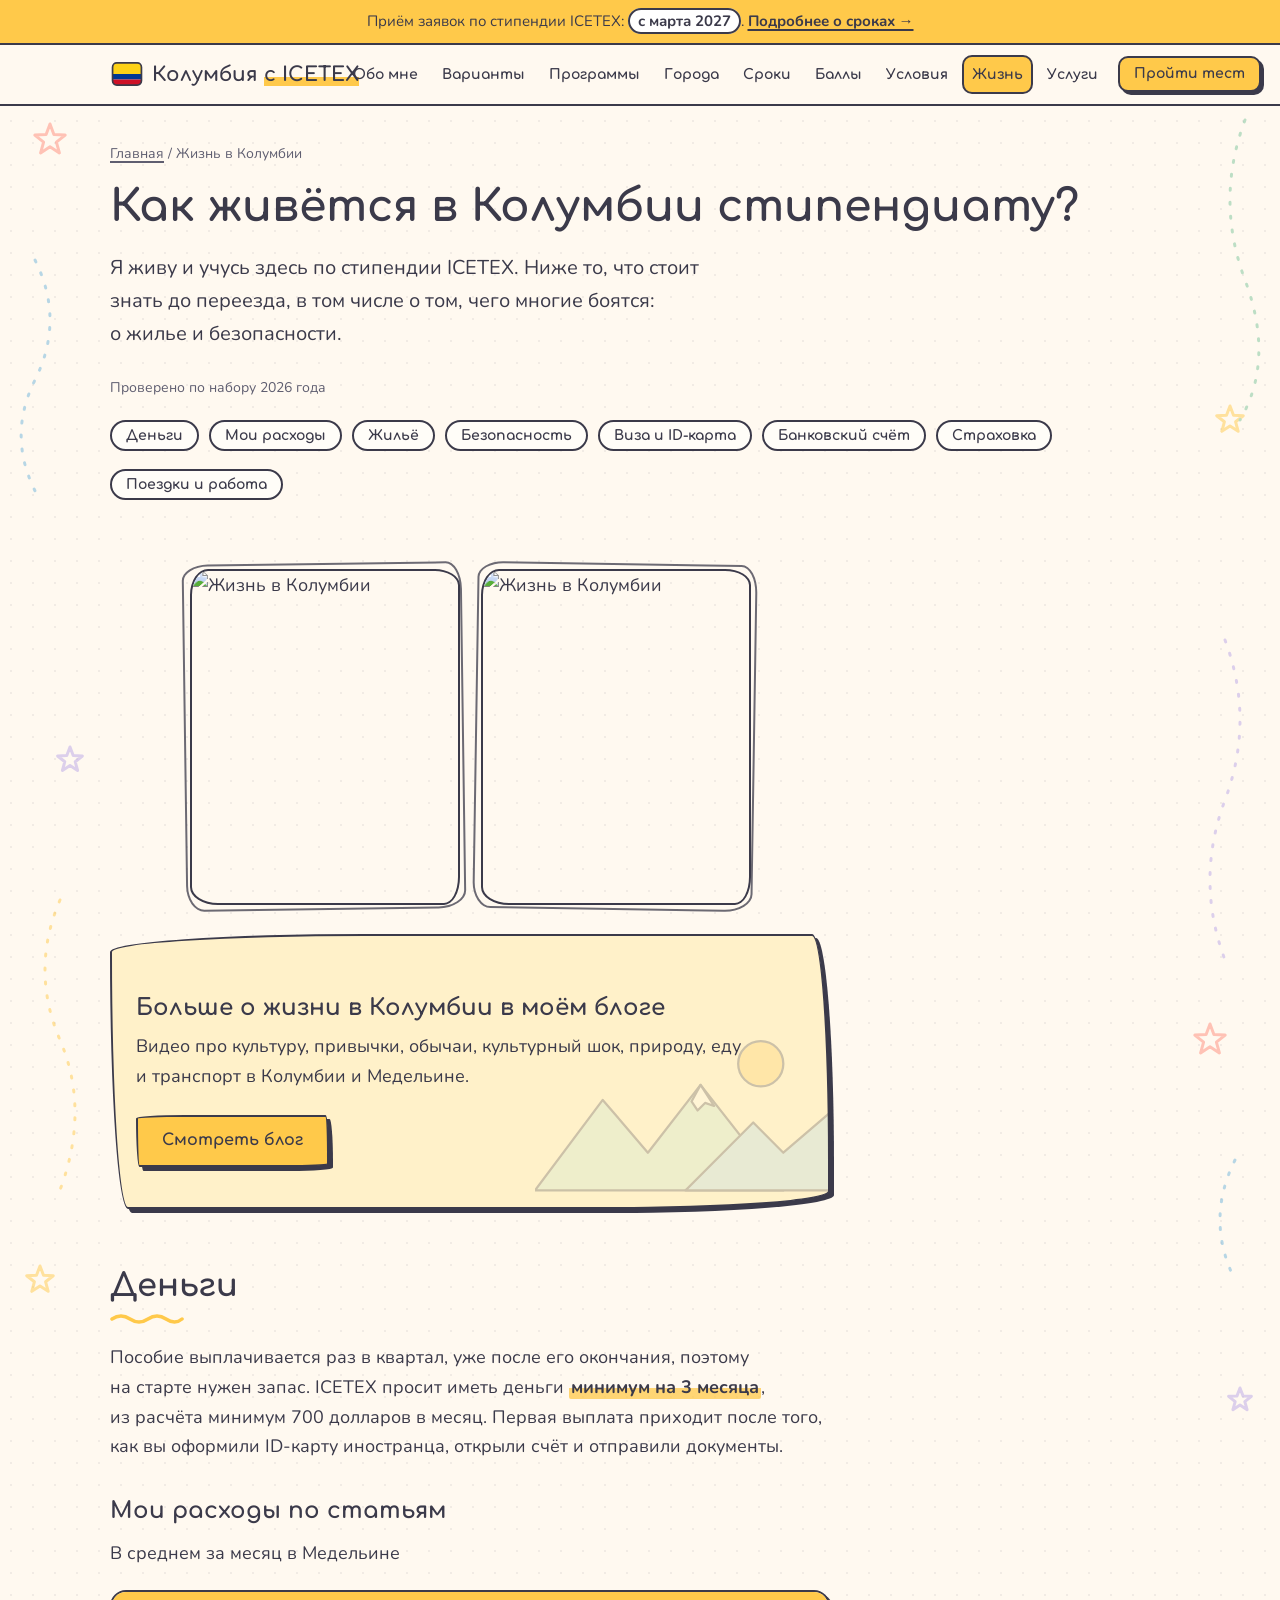
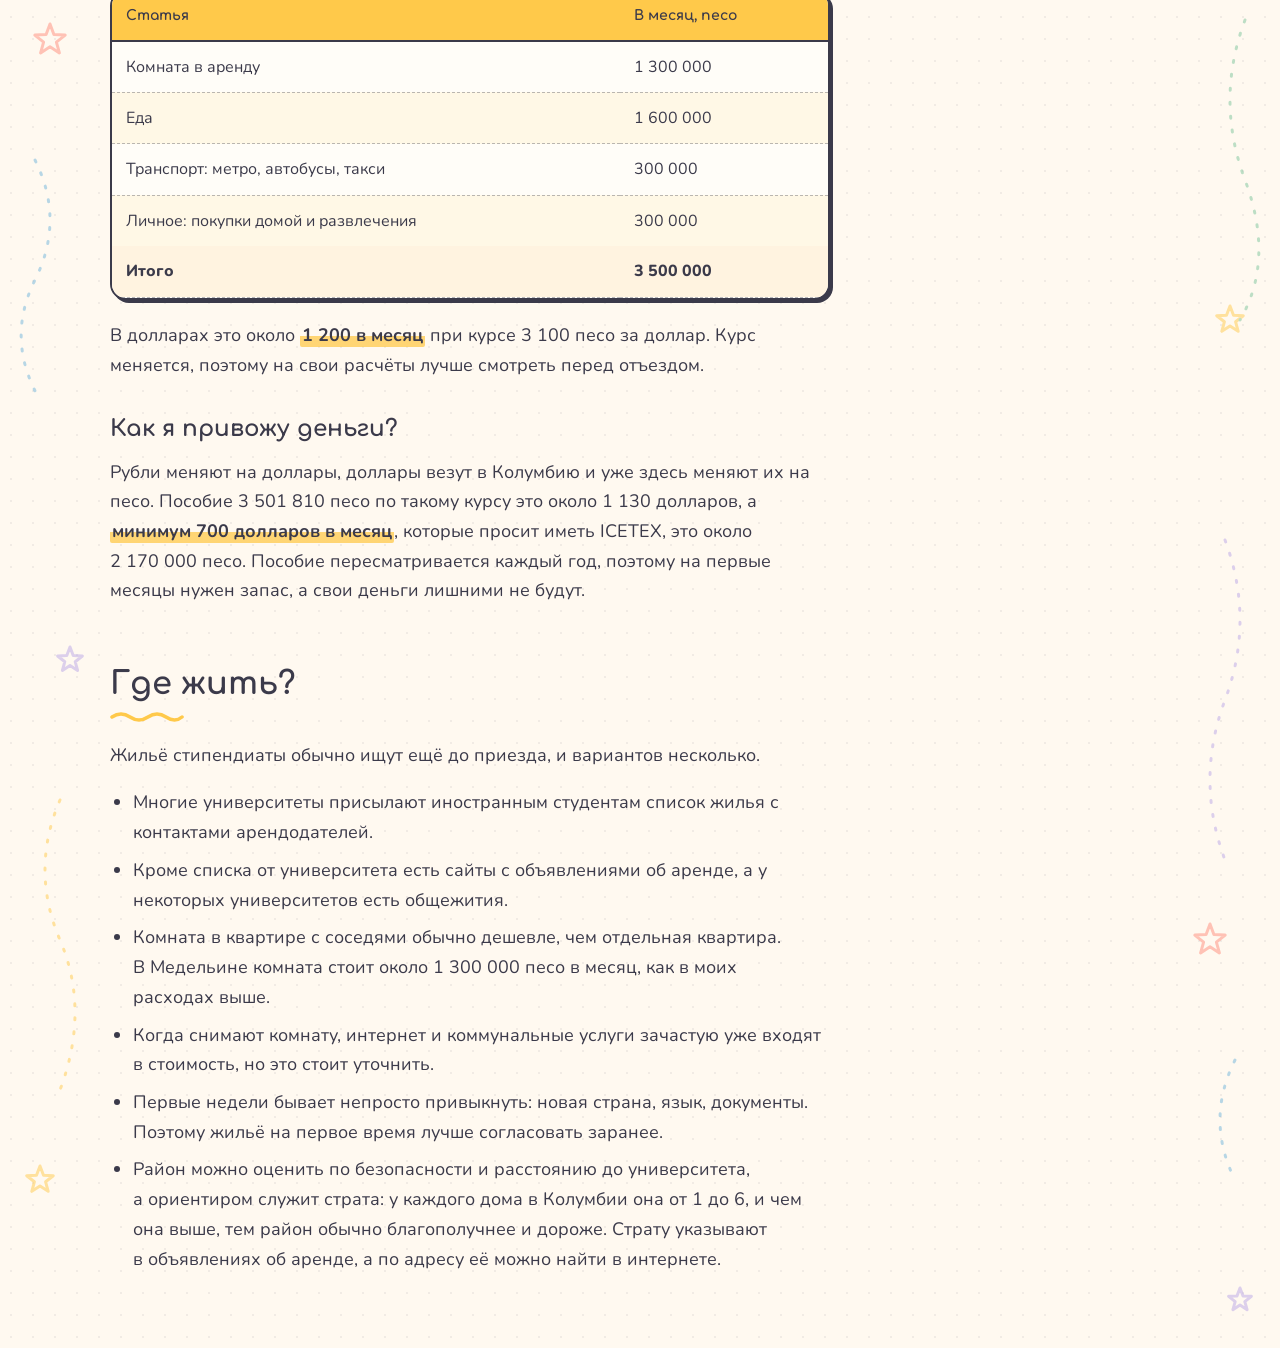
==== byudzhet/index.html @ cab5d931 "Add files via upload" ====
<!DOCTYPE html>
<html lang="ru">
<head>
<meta charset="utf-8">
<meta name="viewport" content="width=device-width, initial-scale=1">
<title>Жизнь в Колумбии по стипендии ICETEX: расходы, виза, банк</title>
<meta name="description" content="Сколько стоит жизнь в Медельине на стипендию ICETEX, как оформить визу V, ID-карту иностранца и банковский счёт. Из первых рук.">
<meta property="og:type" content="website">
<meta property="og:locale" content="ru_RU">
<meta property="og:title" content="Жизнь в Колумбии по стипендии ICETEX: расходы, виза, банк">
<meta property="og:description" content="Сколько стоит жизнь в Медельине на стипендию ICETEX, как оформить визу V, ID-карту иностранца и банковский счёт. Из первых рук.">
<meta property="og:url" content="https://ladalinda.github.io/co6/byudzhet/">
<meta property="og:site_name" content="Колумбия с ICETEX">
<meta property="og:image" content="https://ladalinda.github.io/co6/assets/img/og.png">
<meta property="og:image:width" content="1200">
<meta property="og:image:height" content="630">
<meta name="twitter:card" content="summary_large_image">
<meta name="twitter:title" content="Жизнь в Колумбии по стипендии ICETEX: расходы, виза, банк">
<meta name="twitter:description" content="Сколько стоит жизнь в Медельине на стипендию ICETEX, как оформить визу V, ID-карту иностранца и банковский счёт. Из первых рук.">
<meta name="twitter:image" content="https://ladalinda.github.io/co6/assets/img/og.png">
<meta name="theme-color" content="#FFC94A">
<link rel="icon" href="../assets/img/favicon.svg" type="image/svg+xml">
<link rel="preconnect" href="https://fonts.googleapis.com">
<link rel="preconnect" href="https://fonts.gstatic.com" crossorigin>
<link href="https://fonts.googleapis.com/css2?family=Caveat:wght@600&family=Comfortaa:wght@700&family=Nunito:wght@400;600;700;800&display=swap" rel="stylesheet">
<link rel="stylesheet" href="../assets/css/style.css">
</head>
<body>
<a class="skip-link" href="#main">Перейти к содержимому</a>

<!-- Плашка про ближайший набор: одинаковая на всех страницах -->
<div class="notice" role="note">
 <div class="notice__inner">
  <p>Приём заявок по стипендии ICETEX: <mark class="hl hl--strong">с марта 2027</mark>. <a href="../sroki/">Подробнее о сроках →</a></p>
 </div>
</div>

<header class="site-header">
 <div class="site-header__inner">
  <a class="logo" href="../" aria-label="На главную"><svg viewBox="0 0 40 40" aria-hidden="true"><clipPath id="lgf"><rect x="3" y="7" width="34" height="26" rx="5"/></clipPath><g clip-path="url(#lgf)"><rect x="3" y="7" width="34" height="13" fill="#FCD116"/><rect x="3" y="20" width="34" height="6.5" fill="#003893"/><rect x="3" y="26.5" width="34" height="6.5" fill="#CE1126"/></g><rect x="3" y="7" width="34" height="26" rx="5" fill="none" stroke="#3B3A4A" stroke-width="2"/></svg><span>Колумбия <em>с ICETEX</em></span></a>
  <button class="menu-toggle" type="button" aria-expanded="false" aria-controls="site-nav">Меню</button>
  <nav class="nav" id="site-nav" aria-label="Основное меню">
   <a href="../obo-mne/">Обо мне</a><a href="../varianty/">Варианты</a><a href="../katalog/">Программы</a><a href="../goroda/">Города</a><a href="../sroki/">Сроки</a><a href="../baly/">Баллы</a><a href="../usloviya/">Условия</a><a href="../byudzhet/" aria-current="page">Жизнь</a><a href="../uslugi/">Услуги</a>
   <a class="btn" href="../test/">Пройти тест</a>
  </nav>
 </div>
</header>

<main id="main">
<section class="page-head"><div class="container"><nav class="crumbs" aria-label="Хлебные крошки"><a href="../">Главная</a> / Жизнь в Колумбии</nav><h1>Как живётся в Колумбии стипендиату?</h1><p class="lead">Я живу и учусь здесь по стипендии ICETEX. Ниже то, что стоит знать до переезда, в том числе о том, чего многие боятся:<br>о жилье и безопасности.</p><span class="checked">Проверено по <span data-cfg-date>набору 2026 года</span></span><div style="margin-top:18px"><ul class="toc"><li><a href="#dengi">Деньги</a></li><li><a href="#rashody">Мои расходы</a></li><li><a href="#zhile">Жильё</a></li><li><a href="#bezopasnost">Безопасность</a></li><li><a href="#viza">Виза и ID-карта</a></li><li><a href="#schet">Банковский счёт</a></li><li><a href="#strahovka">Страховка</a></li><li><a href="#poezdki">Поездки и работа</a></li></ul></div></div></section><section class="section" style="padding-top:8px"><div class="container"><div class="text prose">
<div class="two-photos two-photos--v"><div class="photo-frame"><img src="../assets/img/life-1.jpg" alt="Жизнь в Колумбии" data-fallback loading="lazy" width="800" height="1000"><div class="photo-frame__ph" hidden>место для фото<br>assets/img/life-1.jpg</div></div><div class="photo-frame"><img src="../assets/img/life-2.jpg" alt="Жизнь в Колумбии" data-fallback loading="lazy" width="800" height="1000"><div class="photo-frame__ph" hidden>место для фото<br>assets/img/life-2.jpg</div></div></div>
<div class="card card--sun blog-box bg-mountains"><h3>Больше о жизни в Колумбии в моём блоге</h3><p>Видео про культуру, привычки, обычаи, культурный шок, природу, еду и транспорт в Колумбии и Медельине.</p><a class="btn" data-cfg="instagram" href="#">Смотреть блог</a></div>
<h2 id="dengi">Деньги</h2>
<p>Пособие выплачивается раз в квартал, уже после его окончания, поэтому на старте нужен запас. ICETEX просит иметь деньги <mark class="hl">минимум на 3 месяца</mark>, из расчёта минимум 700 долларов в месяц. Первая выплата приходит после того, как вы оформили ID-карту иностранца, открыли счёт и отправили документы.</p>
<h3 id="rashody">Мои расходы по статьям</h3>
<p>В среднем за месяц в Медельине</p>
<div class="table-wrap"><table><thead><tr><th scope="col">Статья</th><th scope="col">В месяц, песо</th></tr></thead><tbody>
<tr><td>Комната в аренду</td><td>1 300 000</td></tr>
<tr><td>Еда</td><td>1 600 000</td></tr>
<tr><td>Транспорт: метро, автобусы, такси</td><td>300 000</td></tr>
<tr><td>Личное: покупки домой и развлечения</td><td>300 000</td></tr>
</tbody><tfoot><tr><td>Итого</td><td>3 500 000</td></tr></tfoot></table></div>
<p>В долларах это около <mark class="hl">1 200 в месяц</mark> при курсе 3 100 песо за доллар. Курс меняется, поэтому на свои расчёты лучше смотреть перед отъездом.</p>
<h3>Как я привожу деньги?</h3>
<p>Рубли меняют на доллары, доллары везут в Колумбию и уже здесь меняют их на песо. Пособие 3 501 810 песо по такому курсу это около 1 130 долларов, а <mark class="hl">минимум 700 долларов в месяц</mark>, которые просит иметь ICETEX, это около 2 170 000 песо. Пособие пересматривается каждый год, поэтому на первые месяцы нужен запас, а свои деньги лишними не будут.</p>

<h2 id="zhile">Где жить?</h2>
<p>Жильё стипендиаты обычно ищут ещё до приезда, и вариантов несколько.</p>
<ul>
 <li>Многие университеты присылают иностранным студентам список жилья с контактами арендодателей.</li>
 <li>Кроме списка от университета есть сайты с объявлениями об аренде, а у некоторых университетов есть общежития.</li>
 <li>Комната в квартире с соседями обычно дешевле, чем отдельная квартира. В Медельине комната стоит около 1 300 000 песо в месяц, как в моих расходах выше.</li>
 <li>Когда снимают комнату, интернет и коммунальные услуги зачастую уже входят в стоимость, но это стоит уточнить.</li>
 <li>Первые недели бывает непросто привыкнуть: новая страна, язык, документы. Поэтому жильё на первое время лучше согласовать заранее.</li>
 <li>Район можно оценить по безопасности и расстоянию до университета, а ориентиром служит страта: у каждого дома в Колумбии она от 1 до 6, и чем она выше, тем район обычно благополучнее и дороже. Страту указывают в объявлениях об аренде, а по адресу её можно найти в интернете.</li>
</ul>
---- assets/css/style.css ----
/* ==========================================================================
   Сайт «Колумбия по стипендии ICETEX» — единый файл стилей
   Стиль: светлый «нарисованный от руки» (бумага, контур чернилами, маркер).
   Структура файла:
     1. Переменные (цвета, шрифты, радиусы)
     2. Базовые стили
     3. Макет (контейнеры, сетки)
     4. Плашка про набор и шапка
     5. Кнопки, карточки, бейджи, декор
     6. Главная: первый экран и блоки
     7. Заголовок внутренней страницы
     8. Текстовые страницы, списки, шаги
     9. Таблицы
    10. FAQ (аккордеон)
    11. Тест и калькулятор
    12. Города (фильтры)
    13. Формы
    14. Подвал
    15. Мобильная версия и доступность
   ========================================================================== */

/* ---------- 1. Переменные ---------- */
:root {
  --paper: #FFF9F0;        /* фон страницы */
  --paper-2: #FFF3E0;      /* чуть темнее, для полос */
  --card: #FFFDF8;         /* карточки */
  --ink: #3B3A4A;          /* основной текст и контуры */
  --ink-soft: #5F5E70;     /* вторичный текст (контраст на фоне > 4.5:1) */
  --mango: #FFC94A;        /* акцент: кнопки, маркер */
  --sky: #A8D8F0;
  --coral: #FF8C7A;
  --coral-text: #C4493A;   /* коралловый для текста */
  --mint: #BFE6D0;
  --lavender: #DCD0F2;
  --danger-bg: #FFE3DE;
  --ok-bg: #DFF3E7;

  /* «нарисованная» неровная рамка */
  --sketch: 255px 18px 225px 18px / 18px 225px 18px 255px;
  --sketch-2: 18px 225px 18px 255px / 255px 18px 225px 18px;

  --font-head: 'Comfortaa', 'Trebuchet MS', sans-serif;
  --font-body: 'Nunito', 'Segoe UI', sans-serif;
  --font-hand: 'Caveat', 'Segoe Script', cursive;

  --shadow: 4px 4px 0 var(--ink);
  --shadow-sm: 3px 3px 0 var(--ink);
  --line: 2px solid var(--ink);
  --maxw: 1100px;
  --textw: 720px;
}

/* ---------- 2. Базовые стили ---------- */
*, *::before, *::after { box-sizing: border-box; }
html { scroll-behavior: smooth; scroll-padding-top: 90px; -webkit-text-size-adjust: 100%; }
body {
  margin: 0;
  font-family: var(--font-body);
  font-size: 18px;
  line-height: 1.65;
  color: var(--ink);
  background-color: var(--paper);
  /* едва заметная «тетрадная» точка */
  background-image: radial-gradient(rgba(59,58,74,.07) 1px, transparent 1px);
  background-size: 22px 22px;
}
img, svg { max-width: 100%; display: block; }
a { color: var(--coral-text); text-decoration-thickness: 2px; text-underline-offset: 3px; }
a:hover { color: var(--ink); }
h1, h2, h3, h4 { font-family: var(--font-head); line-height: 1.25; margin: 0 0 .6em; color: var(--ink); }
h1 { font-size: clamp(28px, 5vw, 44px); }
h2 { font-size: clamp(24px, 3.6vw, 32px); }
h3 { font-size: clamp(19px, 2.6vw, 23px); }
p { margin: 0 0 1em; }
ul, ol { padding-left: 1.3em; margin: 0 0 1em; }
li { margin-bottom: .45em; }
hr { border: 0; border-top: 2px dashed rgba(59,58,74,.3); margin: 2em 0; }
:focus-visible { outline: 3px solid var(--coral-text); outline-offset: 3px; }
.skip-link {
  position: absolute; left: -999px; top: 8px; background: var(--mango); color: var(--ink);
  padding: 8px 14px; border: var(--line); border-radius: 10px; z-index: 100;
}
.skip-link:focus { left: 8px; }
.visually-hidden {
  position: absolute !important; width: 1px; height: 1px; overflow: hidden;
  clip: rect(0 0 0 0); white-space: nowrap;
}

/* ---------- 3. Макет ---------- */
.container { width: 100%; max-width: var(--maxw); margin: 0 auto; padding: 0 20px; }
.text { max-width: var(--textw); }
.section { padding: 56px 0; }
.section--tint { background: var(--paper-2); border-block: 2px dashed rgba(59,58,74,.25); }
.grid { display: grid; gap: 22px; }
.grid--2 { grid-template-columns: repeat(2, 1fr); }
.grid--3 { grid-template-columns: repeat(3, 1fr); }
.grid--4 { grid-template-columns: repeat(4, 1fr); }
.center { text-align: center; }
.stack > * + * { margin-top: 1.2em; }

/* ---------- 4. Плашка и шапка ---------- */
.notice {
  background: var(--mango);
  border-bottom: var(--line);
  font-size: 15px;
  line-height: 1.5;
}
.notice__inner { display: flex; gap: 12px; align-items: flex-start; padding: 10px 20px; max-width: var(--maxw); margin: 0 auto; }
.notice__icon { font-size: 20px; line-height: 1.3; }
.notice p { margin: 0; }
.notice a { color: var(--ink); font-weight: 700; white-space: nowrap; }

.site-header {
  position: sticky; top: 0; z-index: 50;
  background: rgba(255,249,240,.96);
  backdrop-filter: blur(6px);
  border-bottom: 2px solid var(--ink);
}
.site-header__inner { display: flex; align-items: center; gap: 18px; padding: 10px 20px; max-width: var(--maxw); margin: 0 auto; }
.logo {
  font-family: var(--font-head); font-weight: 700; font-size: 20px; color: var(--ink);
  text-decoration: none; display: flex; align-items: center; gap: 8px; white-space: nowrap;
}
.logo svg { width: 34px; height: 34px; flex: 0 0 34px; }
.logo span em { font-style: normal; background: linear-gradient(transparent 60%, var(--mango) 60%); }
.nav { margin-left: auto; display: flex; align-items: center; gap: 4px; }
.nav a {
  font-family: var(--font-head); font-weight: 700; font-size: 14px; color: var(--ink);
  text-decoration: none; padding: 8px 10px; border-radius: 10px;
}
.nav a:hover { background: var(--lavender); }
.nav a[aria-current="page"] { background: var(--mango); border: 2px solid var(--ink); padding: 6px 8px; }
.nav .btn { margin-left: 6px; padding: 8px 14px; font-size: 14px; box-shadow: var(--shadow-sm); }
.menu-toggle {
  display: none; margin-left: auto; background: var(--mango); border: var(--line);
  border-radius: 12px; padding: 8px 14px; font: 700 15px var(--font-head); color: var(--ink);
  cursor: pointer; box-shadow: var(--shadow-sm);
}

/* ---------- 5. Кнопки, карточки, декор ---------- */
.btn {
  display: inline-flex; align-items: center; justify-content: center; gap: 8px;
  font-family: var(--font-head); font-weight: 700; font-size: 16px; line-height: 1.2;
  color: var(--ink); background: var(--mango);
  border: var(--line); border-radius: var(--sketch); padding: 14px 24px;
  text-decoration: none; cursor: pointer; box-shadow: var(--shadow);
  transition: transform .15s ease, box-shadow .15s ease;
}
.btn:hover { transform: translate(-2px,-2px); box-shadow: 6px 6px 0 var(--ink); color: var(--ink); }
.btn:active { transform: translate(2px,2px); box-shadow: 1px 1px 0 var(--ink); }
.btn--ghost { background: var(--card); }
.btn--coral { background: var(--coral); }
.btn--block { width: 100%; }
.btn[disabled] { opacity: .55; cursor: not-allowed; }
.btn-row { display: flex; flex-wrap: wrap; gap: 14px; margin-top: 1.2em; }

.card {
  background: var(--card); border: var(--line); border-radius: var(--sketch);
  padding: 24px; box-shadow: var(--shadow); position: relative;
}
.card--sky { background: #E5F4FB; }
.card--mint { background: #E7F6EE; }
.card--lavender { background: #EFE9FA; }
.card--sun { background: #FFF1C9; }
.card h3 { margin-bottom: .4em; }
.card p:last-child, .card ul:last-child { margin-bottom: 0; }
.card--link { text-decoration: none; color: var(--ink); display: block; transition: transform .15s, box-shadow .15s; }
.card--link:hover { transform: translate(-2px,-2px); box-shadow: 6px 6px 0 var(--ink); color: var(--ink); }
.card__emoji { font-size: 34px; line-height: 1; margin-bottom: 10px; }
.card__more { font-family: var(--font-head); font-weight: 700; color: var(--coral-text); margin-top: 10px; display: inline-block; }

/* заголовок с маркером */
.marker { background: linear-gradient(transparent 58%, var(--mango) 58%, var(--mango) 92%, transparent 92%); padding: 0 .12em; }
.marker--sky { background: linear-gradient(transparent 58%, var(--sky) 58%, var(--sky) 92%, transparent 92%); }
.marker--coral { background: linear-gradient(transparent 58%, #FFC1B6 58%, #FFC1B6 92%, transparent 92%); }

/* рукописная подпись */
.note { font-family: var(--font-hand); font-size: 26px; line-height: 1.2; color: var(--coral-text); }
.eyebrow { font-family: var(--font-hand); font-size: 26px; color: var(--coral-text); margin-bottom: 4px; }

.badge {
  display: inline-block; background: var(--lavender); border: 2px solid var(--ink);
  border-radius: 999px; padding: 3px 14px; font: 700 14px var(--font-head);
}
.badge--mango { background: var(--mango); }
.badge--mint { background: var(--mint); }
.badge--sky { background: var(--sky); }

/* «скотч» для фото */
.tape { position: relative; }
.tape::before {
  content: ""; position: absolute; top: -14px; left: 50%; width: 90px; height: 28px;
  transform: translateX(-50%) rotate(-3deg); background: rgba(255,201,74,.75);
  border: 1px dashed rgba(59,58,74,.35); z-index: 2;
}

/* пометки «заполнить» (видны, пока вы не вписали свои данные) */
mark.todo {
  background: #FFE08A; color: var(--ink); padding: 0 .3em; border-radius: 6px;
  border: 1.5px dashed var(--coral-text); font-weight: 700;
}
.is-todo { opacity: .6; }

/* ---------- 6. Главная ---------- */
.hero { padding: 48px 0 40px; position: relative; overflow: hidden; }
.hero__grid { display: grid; grid-template-columns: 1.25fr .75fr; gap: 36px; align-items: center; }
.hero h1 { margin-bottom: .5em; }
.hero__sub { font-size: 20px; color: var(--ink); max-width: 640px; }
.hero__author { font-family: var(--font-hand); font-size: 25px; line-height: 1.3; color: var(--coral-text); margin: 1em 0; }
.hero__hint { font-size: 15px; color: var(--ink-soft); margin-top: .8em; }
.hero__art { position: relative; min-height: 280px; }
.hero__art svg { width: 100%; height: auto; }

.checks { list-style: none; padding: 0; }
.checks li { position: relative; padding-left: 38px; margin-bottom: .9em; }
.checks li::before {
  content: "✓"; position: absolute; left: 0; top: 0; width: 26px; height: 26px; text-align: center;
  line-height: 24px; font-weight: 800; background: var(--mint); border: 2px solid var(--ink);
  border-radius: 50% 40% 50% 45%;
}

.steps { counter-reset: step; list-style: none; padding: 0; display: grid; gap: 18px; }
.steps > li {
  counter-increment: step; position: relative; background: var(--card); border: var(--line);
  border-radius: var(--sketch-2); padding: 18px 20px 18px 74px; box-shadow: var(--shadow-sm); margin: 0;
}
.steps > li::before {
  content: counter(step); position: absolute; left: 18px; top: 16px; width: 40px; height: 40px;
  display: grid; place-items: center; font: 700 20px var(--font-head); background: var(--mango);
  border: var(--line); border-radius: 50% 45% 55% 45%;
}
.steps > li strong:first-child { font-family: var(--font-head); }

.doubt { border-left: 6px solid var(--coral); padding: 4px 0 4px 18px; margin-bottom: 1.4em; }
.doubt h3 { margin-bottom: .2em; font-size: 19px; }

.cta-final { text-align: center; padding: 40px 24px; }
.cta-final h2 { max-width: 640px; margin-inline: auto; }

/* ---------- 7. Заголовок внутренней страницы ---------- */
.page-head { padding: 36px 0 24px; }
.crumbs { font-size: 14px; color: var(--ink-soft); margin-bottom: 14px; }
.crumbs a { color: var(--ink-soft); }
.page-head h1 { margin-bottom: .4em; }
.lead { font-size: 20px; max-width: 760px; }
.checked { display: inline-block; margin-top: .4em; font-size: 14px; color: var(--ink-soft); }

/* ---------- 8. Текстовые страницы ---------- */
.prose h2 { margin-top: 1.8em; }
.prose h3 { margin-top: 1.5em; }
.prose > :first-child { margin-top: 0; }
.callout {
  border: var(--line); border-radius: var(--sketch); padding: 18px 22px; background: #FFF1C9;
  margin: 1.4em 0; box-shadow: var(--shadow-sm);
}
.callout--sky { background: #E5F4FB; }
.callout--mint { background: #E7F6EE; }
.callout--coral { background: var(--danger-bg); }
.callout > :last-child { margin-bottom: 0; }
.callout strong.callout__title { font-family: var(--font-head); display: block; margin-bottom: .3em; }
.cta-box { margin: 2em 0 0; }
.toc { display: flex; flex-wrap: wrap; gap: 10px; margin: 0 0 1.6em; padding: 0; list-style: none; }
.toc a { display: inline-block; padding: 6px 14px; border: 2px solid var(--ink); border-radius: 999px; background: var(--card); text-decoration: none; color: var(--ink); font: 700 14px var(--font-head); }
.toc a:hover { background: var(--mango); }

.timeline { list-style: none; padding: 0; border-left: 3px dashed var(--ink); margin-left: 12px; }
.timeline li { position: relative; padding: 0 0 14px 28px; margin: 0; }
.timeline li::before { content: ""; position: absolute; left: -11px; top: 8px; width: 18px; height: 18px; background: var(--mango); border: 2px solid var(--ink); border-radius: 50%; }

.photo-frame {
  background: var(--lavender); border: var(--line); border-radius: var(--sketch); padding: 12px;
  box-shadow: var(--shadow); aspect-ratio: 4/5; display: grid; place-items: center; overflow: hidden; position: relative;
}
.photo-frame img { width: 100%; height: 100%; object-fit: cover; border-radius: 14px; }
.photo-frame__ph { text-align: center; font-family: var(--font-hand); font-size: 28px; padding: 20px; }

/* ---------- 9. Таблицы ---------- */
.table-wrap { overflow-x: auto; margin: 1.2em 0; border: var(--line); border-radius: 16px; background: var(--card); box-shadow: var(--shadow-sm); }
table { width: 100%; border-collapse: collapse; font-size: 16px; }
th, td { padding: 12px 14px; text-align: left; vertical-align: top; border-bottom: 1.5px dashed rgba(59,58,74,.35); }
thead th { background: var(--mango); font-family: var(--font-head); font-size: 14px; border-bottom: var(--line); white-space: nowrap; }
tbody tr:last-child td { border-bottom: 0; }
tbody tr:nth-child(even) { background: rgba(255,201,74,.10); }
td strong { font-family: var(--font-head); }
.pts { display: inline-block; min-width: 38px; text-align: center; padding: 1px 8px; border: 2px solid var(--ink); border-radius: 999px; font: 700 15px var(--font-head); }
.pts--20 { background: var(--mint); }
.pts--10 { background: var(--sky); }
.pts--5  { background: var(--lavender); }
tfoot td { font-weight: 800; background: var(--paper-2); }

/* ---------- 10. FAQ ---------- */
details.faq { background: var(--card); border: var(--line); border-radius: 16px; margin-bottom: 14px; box-shadow: var(--shadow-sm); }
details.faq summary {
  cursor: pointer; list-style: none; padding: 16px 52px 16px 20px; font: 700 17px var(--font-head); position: relative;
}
details.faq summary::-webkit-details-marker { display: none; }
details.faq summary::after {
  content: "+"; position: absolute; right: 16px; top: 50%; transform: translateY(-50%);
  width: 28px; height: 28px; line-height: 24px; text-align: center; font-size: 22px;
  background: var(--mango); border: 2px solid var(--ink); border-radius: 50%;
}
details.faq[open] summary::after { content: "–"; }
details.faq .faq__body { padding: 0 20px 18px; }
details.faq .faq__body p:last-child { margin: 0; }

/* ---------- 11. Тест и калькулятор ---------- */
.quiz { display: grid; gap: 16px; }
.q {
  background: var(--card); border: var(--line); border-radius: var(--sketch-2); padding: 18px 20px;
  box-shadow: var(--shadow-sm); border-inline-start-width: 6px;
}
.q.is-yes { border-inline-start-color: #2F9E6B; }
.q.is-no { border-inline-start-color: var(--coral-text); }
.q fieldset { border: 0; margin: 0; padding: 0; }
.q legend { font-weight: 700; padding: 0; margin-bottom: 10px; }
.q__num { font-family: var(--font-head); color: var(--coral-text); margin-right: 6px; }
.choice { display: inline-flex; gap: 10px; margin-right: 12px; }
.choice input { position: absolute; opacity: 0; }
.choice span {
  display: inline-block; padding: 8px 22px; border: var(--line); border-radius: 999px; background: var(--paper);
  font: 700 15px var(--font-head); cursor: pointer; transition: background .15s;
}
.choice input:focus-visible + span { outline: 3px solid var(--coral-text); outline-offset: 2px; }
.choice input:checked + span { background: var(--mango); box-shadow: 2px 2px 0 var(--ink); }
.quiz-progress { height: 14px; border: var(--line); border-radius: 999px; background: var(--card); overflow: hidden; margin-bottom: 8px; }
.quiz-progress i { display: block; height: 100%; width: 0; background: var(--mango); border-right: 2px solid var(--ink); transition: width .3s; }
.quiz-progress-label { font-size: 14px; color: var(--ink-soft); margin-bottom: 18px; }

.result { display: none; margin-top: 28px; }
.result.is-shown { display: block; animation: pop .35s ease; }
.result__score { font: 700 clamp(40px, 8vw, 64px) var(--font-head); line-height: 1; }
.result__score small { font-size: .4em; color: var(--ink-soft); }
.meter { height: 22px; border: var(--line); border-radius: 999px; background: var(--card); overflow: hidden; margin: 14px 0; }
.meter i { display: block; height: 100%; width: 0; background: linear-gradient(90deg, var(--mango), var(--coral)); transition: width .5s ease; }
@keyframes pop { from { opacity: 0; transform: translateY(8px); } to { opacity: 1; transform: none; } }

.calc-grid { display: grid; grid-template-columns: repeat(2, 1fr); gap: 18px; }
.field { display: grid; gap: 6px; }
.field > label, .field > .label { font: 700 15px var(--font-head); }
.field small { color: var(--ink-soft); font-size: 14px; line-height: 1.4; }

/* ---------- 12. Города ---------- */
.filters { display: flex; flex-wrap: wrap; gap: 10px; align-items: center; margin: 1.2em 0 .6em; }
.chip {
  padding: 8px 16px; border: var(--line); border-radius: 999px; background: var(--card);
  font: 700 14px var(--font-head); color: var(--ink); cursor: pointer;
}
.chip[aria-pressed="true"] { background: var(--mango); box-shadow: 2px 2px 0 var(--ink); }
.filters input[type="search"] { flex: 1 1 200px; max-width: 280px; }
.count-note { font-size: 14px; color: var(--ink-soft); }
th button.sort { all: unset; cursor: pointer; font: inherit; }
th button.sort:focus-visible { outline: 3px solid var(--coral-text); }
th button.sort::after { content: " ↕"; font-weight: 400; }
tr[hidden] { display: none; }

/* ---------- 13. Формы ---------- */
input[type="text"], input[type="email"], input[type="search"], select, textarea {
  width: 100%; font: 400 17px var(--font-body); color: var(--ink); background: var(--card);
  border: var(--line); border-radius: 14px; padding: 12px 14px;
}
textarea { min-height: 120px; resize: vertical; }
select { appearance: auto; }
input:focus, select:focus, textarea:focus { outline: 3px solid var(--sky); outline-offset: 1px; }
.consent { display: flex; gap: 10px; align-items: flex-start; font-size: 15px; line-height: 1.45; }
.consent input { width: 22px; height: 22px; margin-top: 2px; flex: none; accent-color: var(--coral-text); }
.form { display: grid; gap: 14px; }
.form__msg { display: none; padding: 12px 16px; border: var(--line); border-radius: 12px; font-weight: 700; }
.form__msg.is-shown { display: block; }
.form__msg--ok { background: var(--ok-bg); }
.form__msg--err { background: var(--danger-bg); }
.hp { position: absolute; left: -9999px; }
.subscribe { display: grid; grid-template-columns: 1fr 1fr; gap: 28px; align-items: center; }
.subscribe__row { display: flex; gap: 10px; flex-wrap: wrap; }
.subscribe__row input { flex: 1 1 220px; }

/* ---------- 14. Подвал ---------- */
.site-footer { background: var(--ink); color: #F5EFE6; margin-top: 60px; padding: 44px 0 28px; }
.site-footer a { color: #FFD97A; }
.site-footer a:hover { color: #fff; }
.footer__grid { display: grid; grid-template-columns: 1.4fr 1fr 1fr 1fr; gap: 28px; }
.footer__grid h4 { color: #fff; font-size: 16px; margin-bottom: .6em; }
.footer__grid ul { list-style: none; padding: 0; margin: 0; }
.footer__grid li { margin-bottom: .35em; font-size: 16px; }
.footer__about { font-size: 15px; }
.disclaimer { border-top: 1px dashed rgba(255,255,255,.35); margin-top: 28px; padding-top: 18px; font-size: 14px; color: #D9D3E3; }
.disclaimer p { margin-bottom: .6em; }

/* плавающая кнопка «Пройти тест» на телефоне */
.float-cta { display: none; }

/* ---------- 15. Мобильная версия и доступность ---------- */
@media (max-width: 1120px) {
  .grid--4 { grid-template-columns: repeat(2, 1fr); }
  .footer__grid { grid-template-columns: 1fr 1fr; }
  .nav a { padding: 8px 6px; font-size: 13px; }
}
@media (max-width: 1120px) {
  .menu-toggle { display: block; }
  .nav {
    display: none; position: absolute; left: 0; right: 0; top: 100%; flex-direction: column; align-items: stretch;
    gap: 2px; background: var(--paper); border-bottom: 2px solid var(--ink); padding: 12px 20px 18px;
    max-height: calc(100vh - 80px); overflow-y: auto;
  }
  .nav.is-open { display: flex; }
  .nav a { font-size: 17px; padding: 12px 10px; }
  .nav .btn { margin: 8px 0 0; text-align: center; }
  .site-header { position: sticky; }
}
@media (max-width: 720px) {
  body { font-size: 17px; }
  .section { padding: 40px 0; }
  .hero__grid, .subscribe { grid-template-columns: 1fr; }
  .hero__art { min-height: 0; max-width: 240px; margin: 0 auto; }
  .grid--2, .grid--3, .grid--4, .calc-grid { grid-template-columns: 1fr; }
  .btn { width: 100%; }
  .btn-row { flex-direction: column; }
  .steps > li { padding-left: 66px; }
  .footer__grid { grid-template-columns: 1fr; }
  .notice__inner { padding: 10px 16px; }
  .notice a { white-space: normal; }
  .float-cta {
    display: block; position: fixed; right: 14px; bottom: 14px; z-index: 40;
  }
  .float-cta .btn { width: auto; padding: 12px 18px; font-size: 15px; }
  table { font-size: 15px; }
  th, td { padding: 10px; }
}
@media (prefers-reduced-motion: reduce) {
  html { scroll-behavior: auto; }
  *, *::before, *::after { animation: none !important; transition: none !important; }
}
@media print {
  .notice, .site-header, .site-footer, .float-cta, .btn-row { display: none !important; }
  body { background: #fff; }
}

/* ---------- v2: маркер, иконки, аватар, карта, цены ---------- */
.hl { background: linear-gradient(transparent 55%, rgba(255,201,74,.75) 55%); color: inherit; padding: 0 2px; border-radius: 2px; font-weight: 700; }
.hl--strong { background: #fff; padding: 1px 8px; border: 2px solid var(--ink); border-radius: 999px; }
.ico { width: 44px; height: 44px; display: block; }
.ico--sm { width: 24px; height: 24px; flex: none; margin-top: 1px; }
.card__icon { margin-bottom: 8px; }
.author { display: flex; gap: 16px; align-items: center; margin: 18px 0; }
.author p { margin: 0; }
.avatar { flex: none; width: 96px; height: 96px; border-radius: 50%; border: var(--line); background: var(--lavender); overflow: hidden; display: grid; place-items: center; box-shadow: var(--shadow-sm); }
.avatar img { width: 100%; height: 100%; object-fit: cover; }
.avatar__ph { font: 700 36px var(--font-head); }
.about-grid { display: grid; grid-template-columns: 300px 1fr; gap: 36px; align-items: start; }
@media (max-width: 800px) { .about-grid { grid-template-columns: 1fr; } .about-grid .tape { max-width: 280px; } .author { align-items: flex-start; } .avatar { width: 72px; height: 72px; } }
.map-scroll { overflow-x: auto; -webkit-overflow-scrolling: touch; border: var(--line); border-radius: 16px; background: var(--card); padding: 8px; }
.map-scroll svg { min-width: 560px; width: 100%; height: auto; display: block; }
.map-hint { color: var(--ink-soft); font-size: 15px; }
.cost { font: 700 15px var(--font-head); white-space: nowrap; letter-spacing: 1px; }
.cost b { color: var(--ink); }
.cost { color: #C9C3D6; }
.price { font: 700 24px var(--font-head); margin: .4em 0; }
.price small { font: 400 14px var(--font-body); color: var(--ink-soft); display: block; }
.opt { font-weight: 400; color: var(--ink-soft); font-size: 14px; }
.figure { margin: 1.4em 0; }
.photo-frame--wide { aspect-ratio: 16/10; }
.contacts { list-style: none; padding: 0; }
.contacts li { margin-bottom: .4em; }
.unis { font-size: 14px; max-width: 380px; color: var(--ink-soft); }
.hero__art svg { max-width: 100%; }

/* ---------- v3: фоновые картинки под текстом, без значков ---------- */
.checks li::before { content: ""; width: 14px; height: 14px; top: 7px; left: 6px; background: var(--mango); border: 2px solid var(--ink); border-radius: 50% 40% 50% 45%; }
[class*="bg-"] { background-repeat: no-repeat; background-position: right -8px bottom -6px; background-size: 42% auto; }
.bg-mountains { background-image: url(../img/bg/mountains.svg); }
.bg-palms { background-image: url(../img/bg/palms.svg); }
.bg-coffee { background-image: url(../img/bg/coffee.svg); }
.bg-city { background-image: url(../img/bg/city.svg); }
.bg-road { background-image: url(../img/bg/road.svg); }
.bg-waves { background-image: url(../img/bg/waves.svg); }
[class*="bg-"] p { position: relative; max-width: 100%; }
.card[class*="bg-"] { padding-bottom: 40px; }
.notice__inner { align-items: center; justify-content: center; text-align: center; }

/* ---------- v3: интерактивные карты ---------- */
.map-hero .c { cursor: pointer; outline: none; }
.map-hero .c:hover path, .map-hero .c:focus path { fill: #FFE08A; }
.map-hero .c--col:hover path, .map-hero .c--col:focus path { fill: #FFB020; }
.map-tip { position: fixed; z-index: 50; max-width: 270px; background: var(--card); border: var(--line); border-radius: 14px; padding: 10px 14px; box-shadow: var(--shadow-sm); pointer-events: none; font-size: 14px; line-height: 1.4; }
.map-tip[hidden] { display: none; }
.map-tip strong { display: block; font-family: var(--font-head); font-size: 15px; }
.map-tip em { display: block; font-style: normal; color: var(--ink-soft); margin-top: 2px; }
.map-cities .city { cursor: pointer; outline: none; transition: opacity .15s; }
.map-cities .bound { opacity: 0; transition: opacity .15s; pointer-events: none; }
.map-cities .city:hover .bound, .map-cities .city:focus .bound { opacity: 1; }
.map-cities .lg { cursor: pointer; outline: none; }
.map-cities .lg:hover rect, .map-cities .lg:focus rect, .map-cities .lg.is-on rect { fill: #FFF3E0; }
.map-cities[class*="is-g"] .city, .map-cities[class*="is-g"] .lead { opacity: .18; }
.map-cities.is-g20 .city[data-pts="20"], .map-cities.is-g20 .lead[data-pts="20"],
.map-cities.is-g10 .city[data-pts="10"], .map-cities.is-g10 .lead[data-pts="10"],
.map-cities.is-g5 .city[data-pts="5"], .map-cities.is-g5 .lead[data-pts="5"] { opacity: 1; }
.map-cities.is-g20 .city[data-pts="20"] .bound, .map-cities.is-g10 .city[data-pts="10"] .bound, .map-cities.is-g5 .city[data-pts="5"] .bound { opacity: 1; }
.map-list { margin-top: 12px; min-height: 3em; }
.map-list strong { font-family: var(--font-head); }

/* ---------- v3: прочее ---------- */
.two-photos { display: grid; grid-template-columns: 1fr 1fr; gap: 22px; margin: 1.6em 0; }
.two-photos .photo-frame { aspect-ratio: 4/3; }
.two-photos--v { margin-inline: auto; max-width: 560px; }
.two-photos--v .photo-frame { aspect-ratio: 4/5; }
.photo-frame__ph { border: 2px dashed var(--ink-soft); border-radius: 14px; color: var(--ink-soft); font-size: 22px; }
@media (max-width: 600px) { .two-photos { grid-template-columns: 1fr; } .two-photos--v { grid-template-columns: 1fr 1fr; gap: 14px; } .two-photos--v .photo-frame__ph { font-size: 16px; padding: 10px; } }
.h1-line { display: block; }
h1 .hl { white-space: nowrap; }
.stat { font: 800 44px var(--font-head); line-height: 1; }
.stat small { display: block; font: 400 15px var(--font-body); color: var(--ink-soft); margin-top: 6px; }
.field-row { display: grid; grid-template-columns: 1fr 1fr; gap: 12px; }
@media (max-width: 600px) { .field-row { grid-template-columns: 1fr; } }
.choice span { font-size: 18px; }

.map-tip__img { display: block; width: 100%; max-height: 130px; object-fit: cover; border-radius: 10px; margin-bottom: 8px; }
.map-tip { max-width: 250px; }
h1, h2, h3, .lead { text-wrap: balance; }
p, li { text-wrap: pretty; }
.city-thumb { width: 56px; height: 40px; object-fit: cover; border-radius: 8px; border: 2px solid var(--ink); vertical-align: middle; margin-right: 8px; }

/* ---------- v5: каталог программ ---------- */
.prog-filters { display: grid; grid-template-columns: 2fr 1fr 1fr 1fr; gap: 14px; margin: 14px 0; }
@media (max-width: 800px) { .prog-filters { grid-template-columns: 1fr 1fr; } .prog-filters .field:first-child { grid-column: 1 / -1; } }
details.area { background: var(--card); border: var(--line); border-radius: 16px; box-shadow: var(--shadow-sm); margin: 0 0 14px; }
details.area[hidden] { display: none; }
details.area > summary { cursor: pointer; padding: 16px 20px; font: 700 18px var(--font-head); list-style: none; display: flex; justify-content: space-between; gap: 12px; align-items: center; }
details.area > summary::-webkit-details-marker { display: none; }
details.area > summary::after { content: "+"; font-size: 24px; line-height: 1; }
details.area[open] > summary::after { content: "\2212"; }
.area__count { background: var(--mango); border: 2px solid var(--ink); border-radius: 999px; padding: 0 10px; font-size: 15px; margin-left: auto; }
details.area .table-wrap { margin: 0; border: 0; border-top: var(--line); border-radius: 0 0 16px 16px; box-shadow: none; }
.prog-name strong { display: block; }
.prog-uni { display: block; color: var(--ink-soft); font-size: 14px; margin-top: 2px; }
.prog-table td, .prog-table th { font-size: 15px; }
.prog-table tr[hidden] { display: none; }
.nav a, .nav .btn { white-space: nowrap; }

/* ---------- v6: рисованный фон, памятка, статистика, блоки-призывы ---------- */
@media (min-width: 1200px) {
  body {
    background-image: url("../img/bg/doodles.svg"), radial-gradient(rgba(59,58,74,.07) 1px, transparent 1px);
    background-size: 1400px auto, 22px 22px;
    background-repeat: repeat-y, repeat;
    background-position: center top, 0 0;
  }
}
.section--tint { background: rgba(255,243,224,.78); }

.facts { list-style: none; padding: 0; margin: 18px 0 0; display: grid; grid-template-columns: repeat(4, 1fr); gap: 14px; }
.facts li { margin: 0; background: var(--card); border: var(--line); border-radius: 16px; box-shadow: var(--shadow-sm); padding: 14px 16px; }
.facts span { display: block; font-size: 14px; color: var(--ink-soft); }
.facts b { font: 800 17px/1.3 var(--font-head); display: block; margin-top: 2px; }
@media (max-width: 900px) { .facts { grid-template-columns: repeat(2, 1fr); } }
@media (max-width: 480px) { .facts { grid-template-columns: 1fr; } }
.why { display: grid; grid-template-columns: repeat(3, 1fr); gap: 16px; margin-top: 12px; }
.why__i { background-color: var(--card); border: var(--line); border-radius: 16px; box-shadow: var(--shadow-sm); padding: 16px 18px 36px; }
.why__i b { font: 800 19px var(--font-head); display: block; margin-bottom: 6px; }
.why__i p { margin: 0; font-size: 16px; }
@media (max-width: 719px) { .why { grid-template-columns: 1fr; } }

.stats { align-items: stretch; }
.stat-card { display: flex; flex-direction: column; gap: 8px; }
.stat-card .stat { font-size: 72px; margin: 0; }
.stat-card .stat-cap { font: 700 18px/1.35 var(--font-head); margin: 0; }
.stat-card p { margin: 0; }
.dots { display: grid; grid-template-columns: repeat(14, 1fr); gap: 5px; margin-top: 8px; }
.dot { width: 100%; aspect-ratio: 1; border: 2px solid var(--ink); border-radius: 50%; background: var(--paper); display: block; }
.dot--r { background: #7FD6A0; }
.dot--inl { display: inline-block; width: 14px; vertical-align: -2px; margin-right: 6px; }
.years { list-style: none; padding: 0; margin: 6px 0 0; }
.years li { display: flex; align-items: center; gap: 14px; margin: 0 0 10px; }
.years b { font: 800 18px var(--font-head); width: 52px; }
.yr-dots { display: flex; gap: 6px; align-items: center; }
.yr-dots .dot { width: 22px; }
.yr-dots em { color: var(--ink-soft); font-size: 15px; }

.follow { display: flex; flex-direction: column; gap: 12px; }
.follow .btn { width: 100%; text-align: center; }
.docs-box ul { margin: 0; }
.blog-box { margin: 1.4em 0; }
.blog-box .btn { margin-top: 6px; }

.callout--sun { background: #FFF1CC; }
.photo-strip { display: flex; gap: 12px; margin: 1.2em 0; flex-wrap: wrap; }
.photo-strip:not(:has(figure:not([style*="display: none"]))) { display: none; }
.photo-strip .lada-ph { margin: 0; flex: 1 1 140px; max-width: 220px; aspect-ratio: 4/5; border: var(--line); border-radius: 14px; overflow: hidden; box-shadow: var(--shadow-sm); background: var(--paper-2); }
.photo-strip .lada-ph img { width: 100%; height: 100%; object-fit: cover; }

/* v10 */
.prog-ru { display: block; font: 400 13px/1.35 var(--font-body, inherit); color: var(--ink-soft); margin-top: 2px; }
.sea { font-family: Nunito, sans-serif; font-style: italic; font-weight: 700; font-size: 11px; fill: #3B7EA1; pointer-events: none; }

/* v11 */
.chips { display: flex; flex-wrap: wrap; gap: 8px; margin: 12px 0 4px; }
.chip { display: inline-block; padding: 6px 14px; border: 2px solid var(--ink); border-radius: 999px; background: #fff; font-weight: 800; font-size: 15px; box-shadow: 2px 2px 0 var(--ink); }
.chip-note { font-size: 14px; color: var(--ink-soft); margin: 8px 0 0; }
.sched { margin: 14px 0 18px; }
.sched__t { font: 800 22px var(--font-head); margin: 0 0 6px; }
.section h2:not([style])::after, .prose > h2::after { content: ""; display: block; width: 74px; height: 10px; margin-top: 8px; background: url("data:image/svg+xml,%3Csvg xmlns='http://www.w3.org/2000/svg' viewBox='0 0 74 10'%3E%3Cpath d='M2 5 Q11 -1 20 5 T38 5 T56 5 T72 5' fill='none' stroke='%23FFC94A' stroke-width='3.5' stroke-linecap='round'/%3E%3C/svg%3E") no-repeat; }
.card h2::after, .cta-box h2::after, .card--sky h2::after { display: none !important; }
.why__i, .card, .stat-card { transition: transform .18s ease, box-shadow .18s ease; }
@media (hover: hover) { .why__i:hover, .card:hover { transform: translateY(-3px) rotate(-.4deg); } }
.js .reveal { opacity: 0; transform: translateY(16px); transition: opacity .5s ease, transform .5s ease; }
.js .reveal.in { opacity: 1; transform: none; }
@media (prefers-reduced-motion: reduce) { .js .reveal { opacity: 1; transform: none; transition: none; } .why__i, .card, .stat-card { transition: none; } }

/* ===== v12: фото в рисованной рамке без подложки ===== */
.photo-frame, .photo-strip .lada-ph { background: none; padding: 0; box-shadow: none; border: 0; overflow: visible; position: relative; border-radius: 0; }
.photo-frame img, .photo-strip .lada-ph img { display: block; width: 100%; height: 100%; object-fit: cover; border: 2.5px solid var(--ink); border-radius: 18px 26px 16px 28px / 26px 16px 28px 18px; }
.photo-frame::after, .photo-strip .lada-ph::after { content: ""; position: absolute; inset: -6px -5px -5px -6px; border: 2px solid var(--ink); border-radius: 26px 16px 28px 18px / 16px 28px 18px 26px; transform: rotate(-.8deg); pointer-events: none; opacity: .75; }
.photo-strip .lada-ph:nth-child(even)::after, .two-photos .photo-frame:nth-child(even)::after { transform: rotate(.9deg); }
.photo-strip { gap: 22px; padding: 6px; }
.photo-frame__ph { background: none; }
.photo-frame:has(img[style*="display: none"]):not(:has(.photo-frame__ph:not([hidden])))::after { display: none; }
/* ===== v12: обратный отсчёт ===== */
.cd-sec { padding: 8px 0 28px; }
.countdown { display: grid; grid-template-columns: 1fr auto; gap: 18px 32px; align-items: center; background: #FFF1C9; }
.countdown h2 { margin: 4px 0 8px; font-size: clamp(22px, 3vw, 30px); }
.countdown h2::after { display: none; }
.countdown p { margin: 0 0 10px; }
.countdown__num { text-align: center; min-width: 150px; }
.countdown__num b { display: block; font: 800 clamp(56px, 9vw, 84px)/1 var(--font-head); color: var(--ink); }
.countdown__num small { display: block; font-weight: 700; max-width: 190px; margin: 4px auto 0; }
.countdown .btn-row { grid-column: 1 / -1; margin: 0; }
@media (max-width: 640px) { .countdown { grid-template-columns: 1fr; } }
/* ===== v12: анимации ===== */
@keyframes rise { from { opacity: 0; transform: translateY(18px); } to { opacity: 1; transform: none; } }
@keyframes bob { 0%, 100% { transform: translateY(0); } 50% { transform: translateY(-6px); } }
@keyframes pop { 0% { transform: scale(.7); opacity: 0; } 70% { transform: scale(1.08); } 100% { transform: scale(1); opacity: 1; } }
@keyframes wiggle { 0%, 100% { transform: rotate(0); } 25% { transform: rotate(-3deg); } 75% { transform: rotate(3deg); } }
.hero h1, .page-head h1 { animation: rise .7s ease both; }
.hero__sub, .page-head .lead, .hero .author { animation: rise .7s ease .15s both; }
.hero .btn-row, .hero__hint { animation: rise .7s ease .3s both; }
.hero__art { animation: rise .9s ease .2s both; }
.hero__art .map-hero { animation: bob 6s ease-in-out 1s infinite; }
.avatar { transition: transform .3s ease; }
.avatar:hover { animation: wiggle .6s ease; }
.countdown__num b { animation: pop .8s ease both; }
.btn { transition: transform .2s ease, box-shadow .2s ease; }
.btn:hover { transform: translateY(-2px) rotate(-1deg); }
.photo-frame, .photo-strip .lada-ph { transition: transform .3s ease; }
.photo-frame:hover, .photo-strip .lada-ph:hover { transform: rotate(-1deg) scale(1.02); }
.js mark.hl:not(.hl--strong) { background-repeat: no-repeat; background-size: 0% 100%; transition: background-size .9s ease .2s; }
.js mark.hl.in-view { background-size: 100% 100%; }
.logo svg { transition: transform .4s ease; }
.logo:hover svg { transform: rotate(-8deg) scale(1.08); }
@media (prefers-reduced-motion: reduce) {
  .hero h1, .page-head h1, .hero__sub, .page-head .lead, .hero .author, .hero .btn-row, .hero__hint, .hero__art, .hero__art .map-hero, .countdown__num b { animation: none; }
  .js mark.hl:not(.hl--strong) { background-size: 100% 100%; transition: none; }
  .btn:hover, .photo-frame:hover, .photo-strip .lada-ph:hover, .logo:hover svg { transform: none; }
}
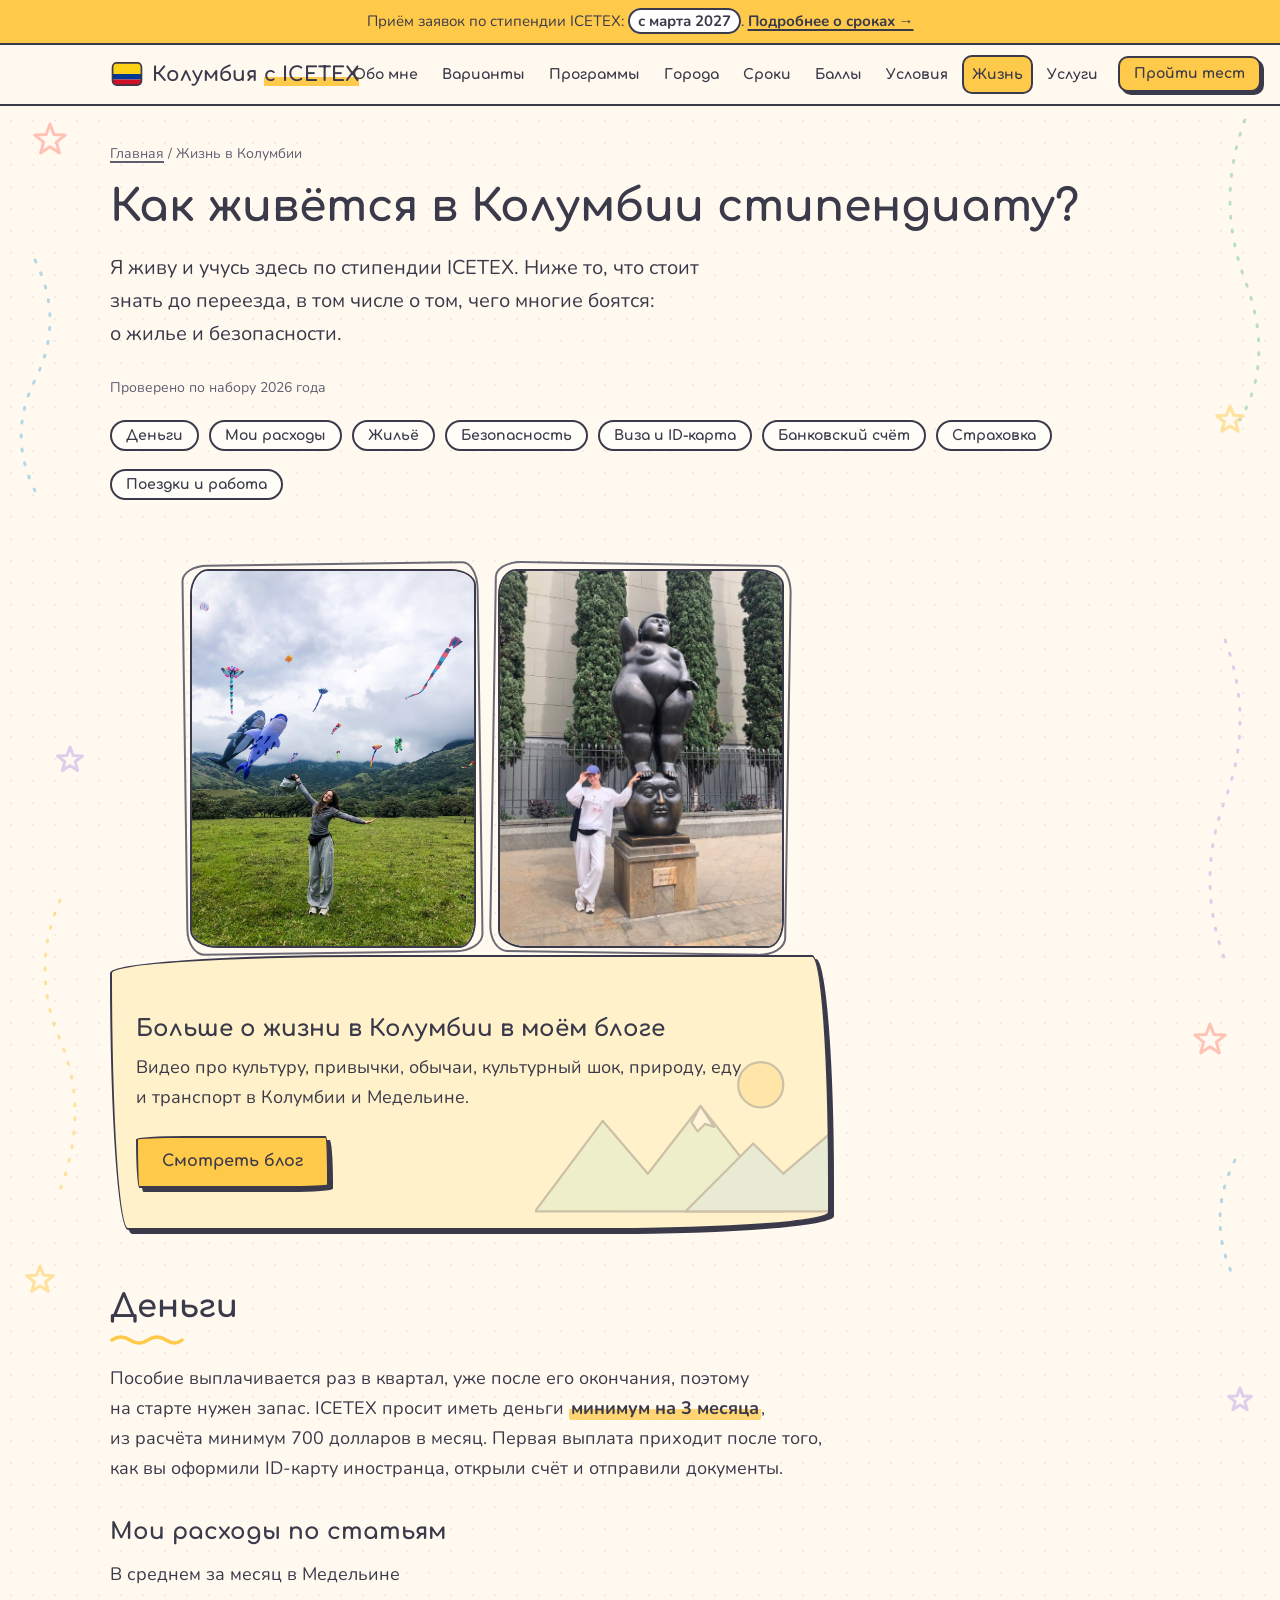
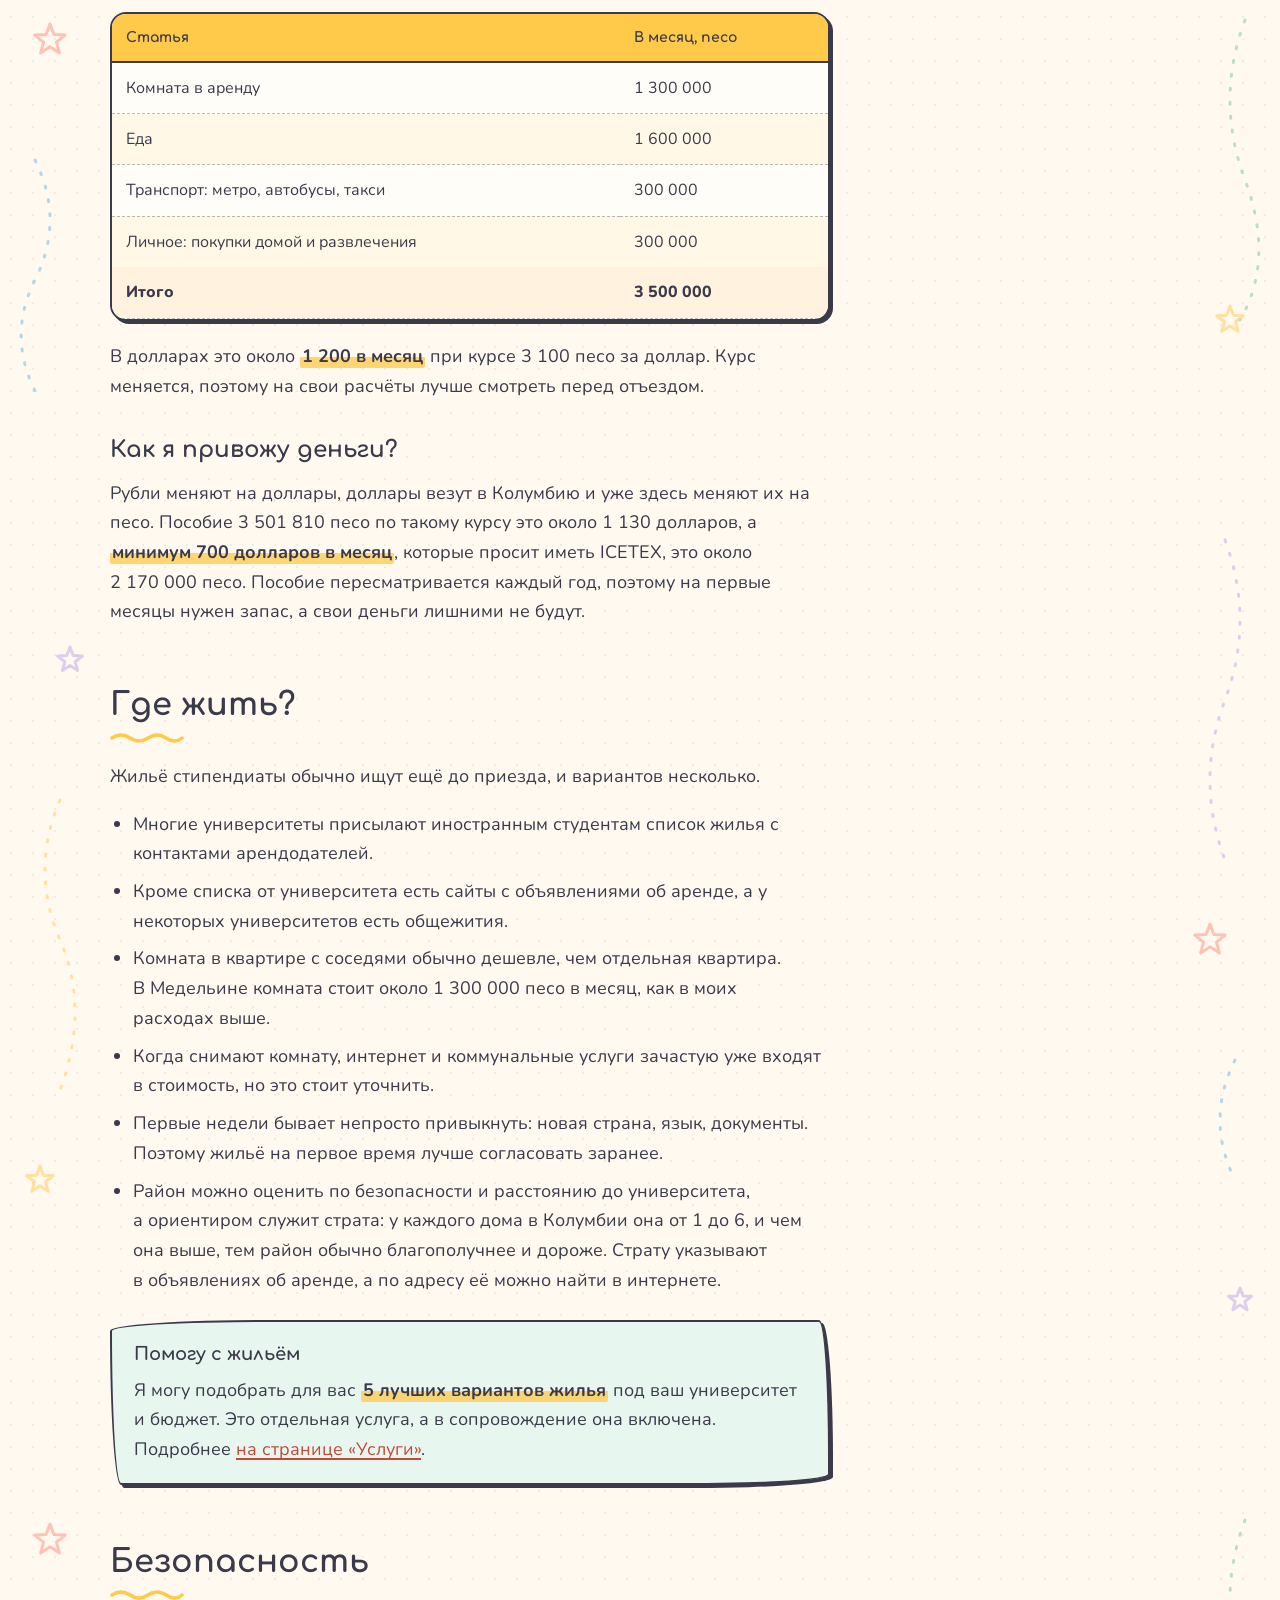
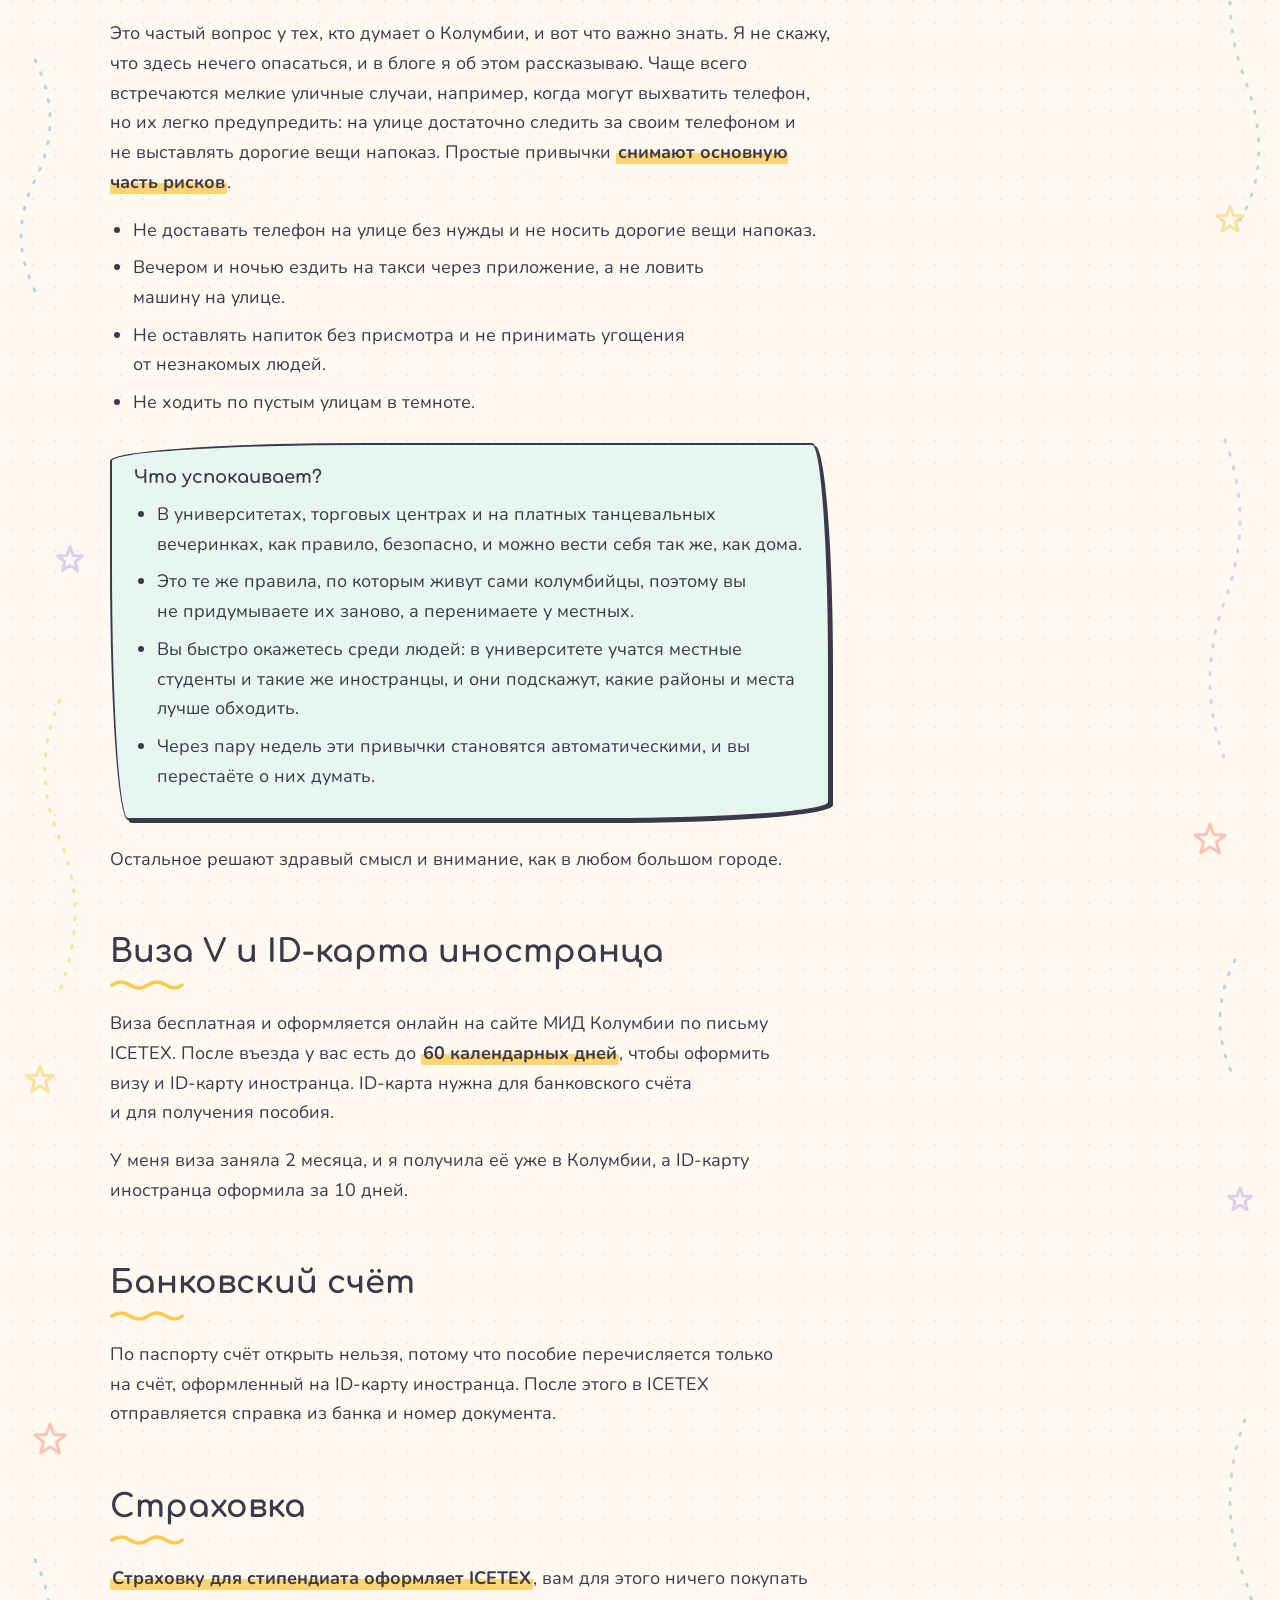
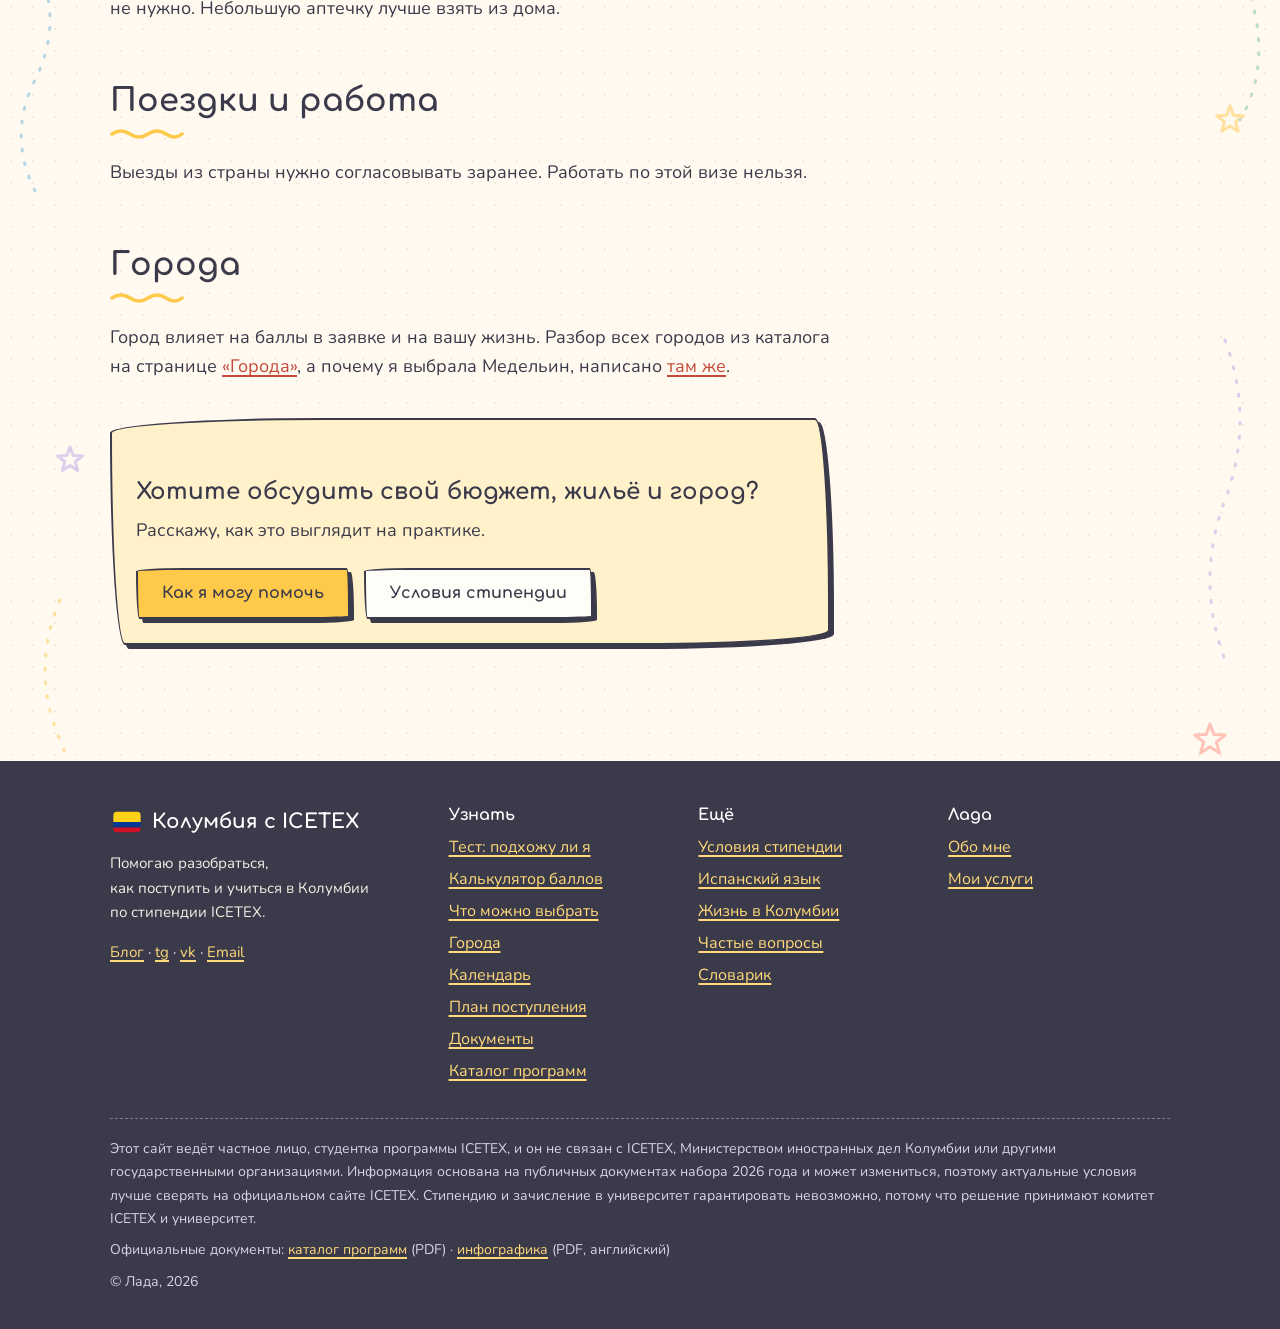
==== commit d2d68a87: "Add files via upload" ====
--- a/byudzhet/index.html
+++ b/byudzhet/index.html
@@ -74,4 +74,66 @@
  <li>Первые недели бывает непросто привыкнуть: новая страна, язык, документы. Поэтому жильё на первое время лучше согласовать заранее.</li>
  <li>Район можно оценить по безопасности и расстоянию до университета, а ориентиром служит страта: у каждого дома в Колумбии она от 1 до 6, и чем она выше, тем район обычно благополучнее и дороже. Страту указывают в объявлениях об аренде, а по адресу её можно найти в интернете.</li>
 </ul>
+<div class="callout callout--mint"><strong class="callout__title">Помогу с жильём</strong><p>Я могу подобрать для вас <mark class="hl">5 лучших вариантов жилья</mark> под ваш университет и бюджет. Это отдельная услуга, а в сопровождение она включена. Подробнее <a href="../uslugi/#zhile-uslugi">на странице «Услуги»</a>.</p></div>
 
+<h2 id="bezopasnost">Безопасность</h2>
+<p>Это частый вопрос у тех, кто думает о Колумбии, и вот что важно знать. Я не скажу, что здесь нечего опасаться, и в блоге я об этом рассказываю. Чаще всего встречаются мелкие уличные случаи, например, когда могут выхватить телефон, но их легко предупредить: на улице достаточно следить за своим телефоном и не выставлять дорогие вещи напоказ. Простые привычки <mark class="hl">снимают основную часть рисков</mark>.</p>
+<ul>
+ <li>Не доставать телефон на улице без нужды и не носить дорогие вещи напоказ.</li>
+ <li>Вечером и ночью ездить на такси через приложение, а не ловить машину на улице.</li>
+ <li>Не оставлять напиток без присмотра и не принимать угощения от незнакомых людей.</li>
+ <li>Не ходить по пустым улицам в темноте.</li>
+</ul>
+<div class="callout callout--mint"><strong class="callout__title">Что успокаивает?</strong>
+<ul style="margin:.4em 0 0">
+ <li>В университетах, торговых центрах и на платных танцевальных вечеринках, как правило, безопасно, и можно вести себя так же, как дома.</li>
+ <li>Это те же правила, по которым живут сами колумбийцы, поэтому вы не придумываете их заново, а перенимаете у местных.</li>
+ <li>Вы быстро окажетесь среди людей: в университете учатся местные студенты и такие же иностранцы, и они подскажут, какие районы и места лучше обходить.</li>
+  <li>Через пару недель эти привычки становятся автоматическими, и вы перестаёте о них думать.</li>
+</ul></div>
+<p>Остальное решают здравый смысл и внимание, как в любом большом городе.</p>
+
+<h2 id="viza">Виза V и ID-карта иностранца</h2>
+<p>Виза бесплатная и оформляется онлайн на сайте МИД Колумбии по письму ICETEX. После въезда у вас есть до <mark class="hl">60 календарных дней</mark>, чтобы оформить визу и ID-карту иностранца. ID-карта нужна для банковского счёта и для получения пособия.</p>
+<p>У меня виза заняла 2 месяца, и я получила её уже в Колумбии, а ID-карту иностранца оформила за 10 дней.</p>
+
+<h2 id="schet">Банковский счёт</h2>
+<p>По паспорту счёт открыть нельзя, потому что пособие перечисляется только на счёт, оформленный на ID-карту иностранца. После этого в ICETEX отправляется справка из банка и номер документа.</p>
+
+<h2 id="strahovka">Страховка</h2>
+<p><mark class="hl">Страховку для стипендиата оформляет ICETEX</mark>, вам для этого ничего покупать не нужно. Небольшую аптечку лучше взять из дома.</p>
+
+<h2 id="poezdki">Поездки и работа</h2>
+<p>Выезды из страны нужно согласовывать заранее. Работать по этой визе нельзя.</p>
+
+<h2>Города</h2>
+<p>Город влияет на баллы в заявке и на вашу жизнь. Разбор всех городов из каталога на странице <a href="../goroda/">«Города»</a>, а почему я выбрала Медельин, написано <a href="../goroda/#moj-vybor">там же</a>.</p>
+<div class="card card--sun cta-box"><h3>Хотите обсудить свой бюджет, жильё и город?</h3><p>Расскажу, как это выглядит на практике.</p><div class="btn-row"><a class="btn " href="../uslugi/">Как я могу помочь</a><a class="btn btn--ghost" href="../usloviya/">Условия стипендии</a></div></div></div></div></section>
+</main>
+
+<div class="float-cta"><a class="btn" href="../test/">Пройти тест</a></div>
+
+<footer class="site-footer">
+ <div class="container">
+  <div class="footer__grid">
+   <div class="footer__about">
+    <a class="logo" href="../" style="color:#fff"><svg viewBox="0 0 40 40" aria-hidden="true"><clipPath id="lgf2"><rect x="3" y="7" width="34" height="26" rx="5"/></clipPath><g clip-path="url(#lgf2)"><rect x="3" y="7" width="34" height="13" fill="#FCD116"/><rect x="3" y="20" width="34" height="6.5" fill="#003893"/><rect x="3" y="26.5" width="34" height="6.5" fill="#CE1126"/></g><rect x="3" y="7" width="34" height="26" rx="5" fill="none" stroke="#3B3A4A" stroke-width="2"/></svg><span>Колумбия с ICETEX</span></a>
+    <p style="margin-top:12px">Помогаю разобраться, как поступить и учиться в Колумбии по стипендии ICETEX.</p>
+    <p><a data-cfg="instagram" class="is-todo " href="#">Блог</a> · <a data-cfg="telegram" class="is-todo " href="#">tg</a> · <a data-cfg="vk" class="is-todo " href="#">vk</a> · <a data-cfg="email" class="is-todo " href="#">Email</a></p>
+   </div>
+   <div><h4>Узнать</h4><ul><li><a href="../test/">Тест: подхожу ли я</a></li><li><a href="../baly/">Калькулятор баллов</a></li><li><a href="../varianty/">Что можно выбрать</a></li><li><a href="../goroda/">Города</a></li><li><a href="../sroki/">Календарь</a></li><li><a href="../plan/">План поступления</a></li><li><a href="../dokumenty/">Документы</a></li><li><a href="../katalog/">Каталог программ</a></li></ul></div>
+   <div><h4>Ещё</h4><ul><li><a href="../usloviya/">Условия стипендии</a></li><li><a href="../ispanskij/">Испанский язык</a></li><li><a href="../byudzhet/">Жизнь в Колумбии</a></li><li><a href="../voprosy/">Частые вопросы</a></li><li><a href="../slovar/">Словарик</a></li></ul></div>
+   <div><h4>Лада</h4><ul><li><a href="../obo-mne/">Обо мне</a></li><li><a href="../uslugi/">Мои услуги</a></li></ul></div>
+  </div>
+  <div class="disclaimer">
+   <p>Этот сайт ведёт частное лицо, студентка программы ICETEX, и он не связан с ICETEX, Министерством иностранных дел Колумбии или другими государственными организациями. Информация основана на публичных документах набора 2026 года и может измениться, поэтому актуальные условия лучше сверять на официальном сайте ICETEX. Стипендию и зачисление в университет гарантировать невозможно, потому что решение принимают комитет ICETEX и университет.</p>
+   <p>Официальные документы: <a data-cfg="catalog" href="#">каталог программ</a> (PDF) · <a data-cfg="info" href="#">инфографика</a> (PDF, английский)</p>
+   <p>© Лада, 2026</p>
+  </div>
+ </div>
+</footer>
+
+<script src="../assets/js/config.js"></script>
+<script src="../assets/js/main.js"></script>
+</body>
+</html>
